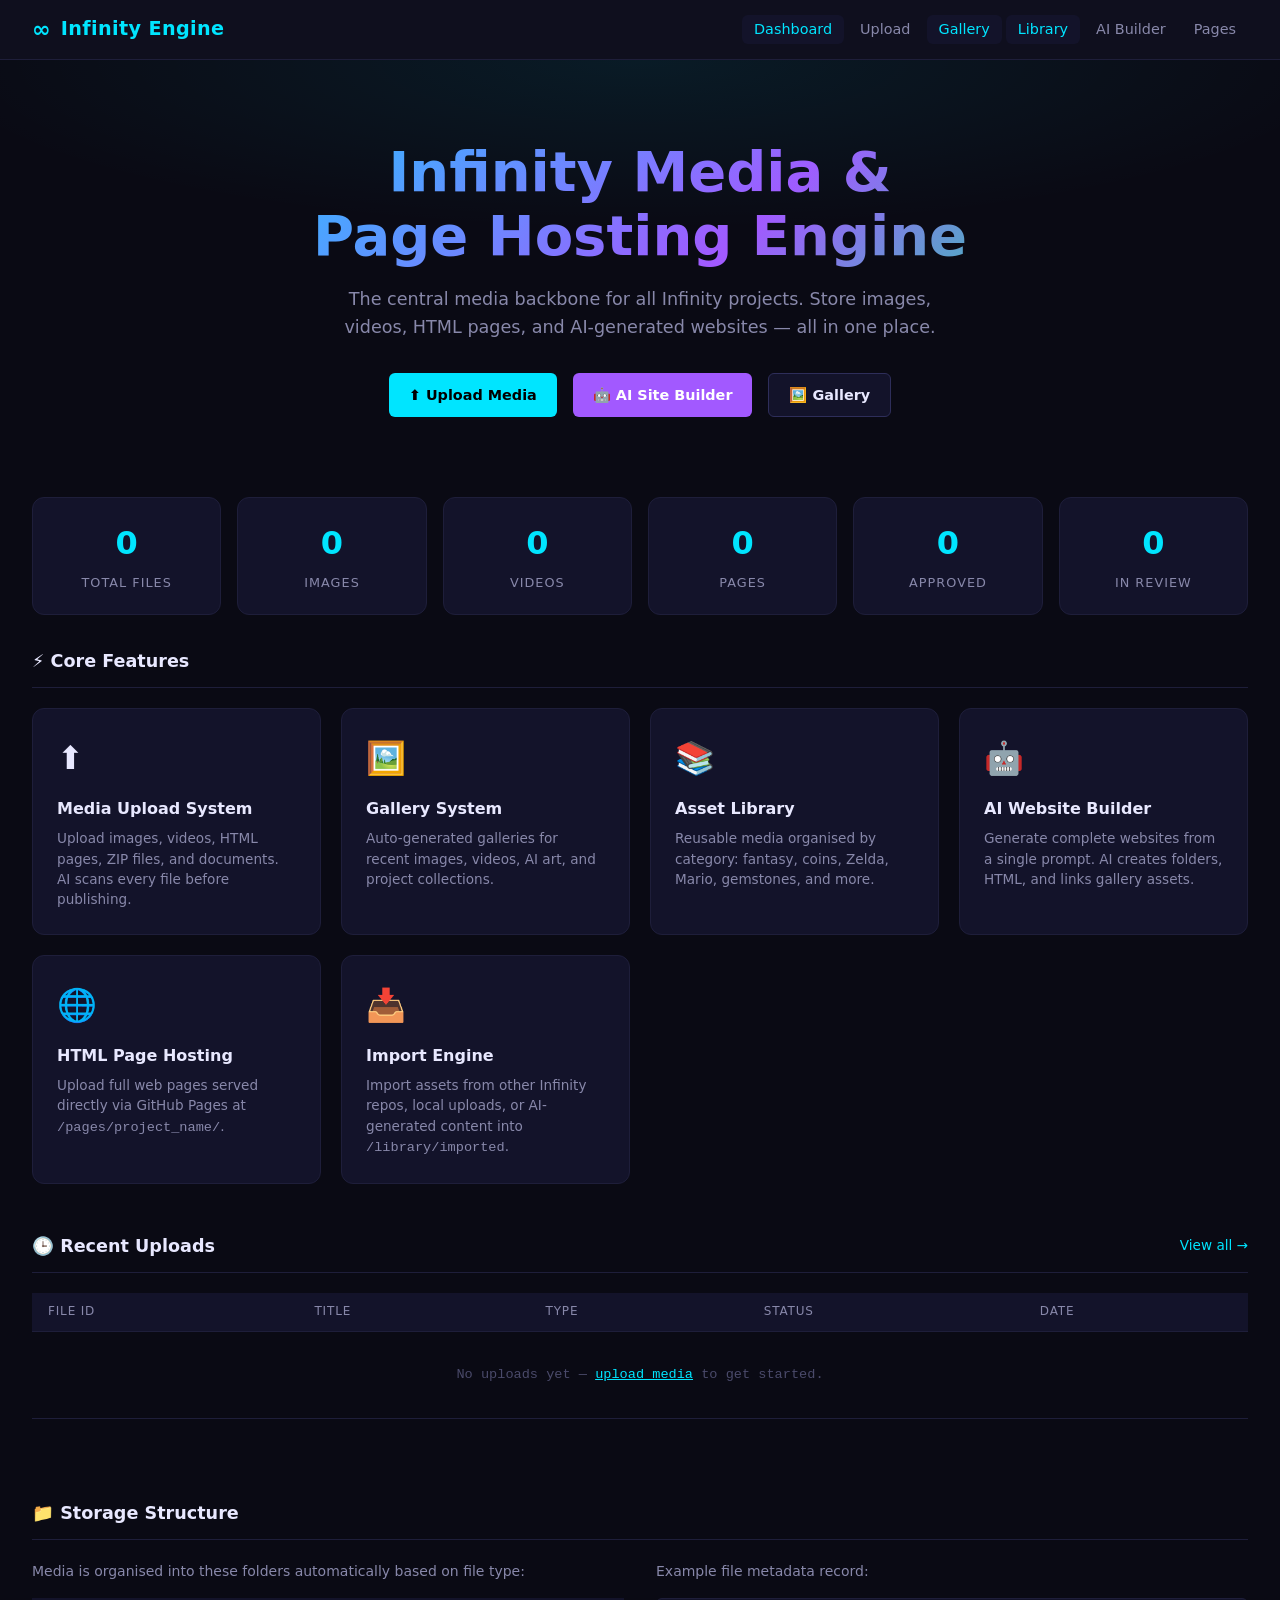
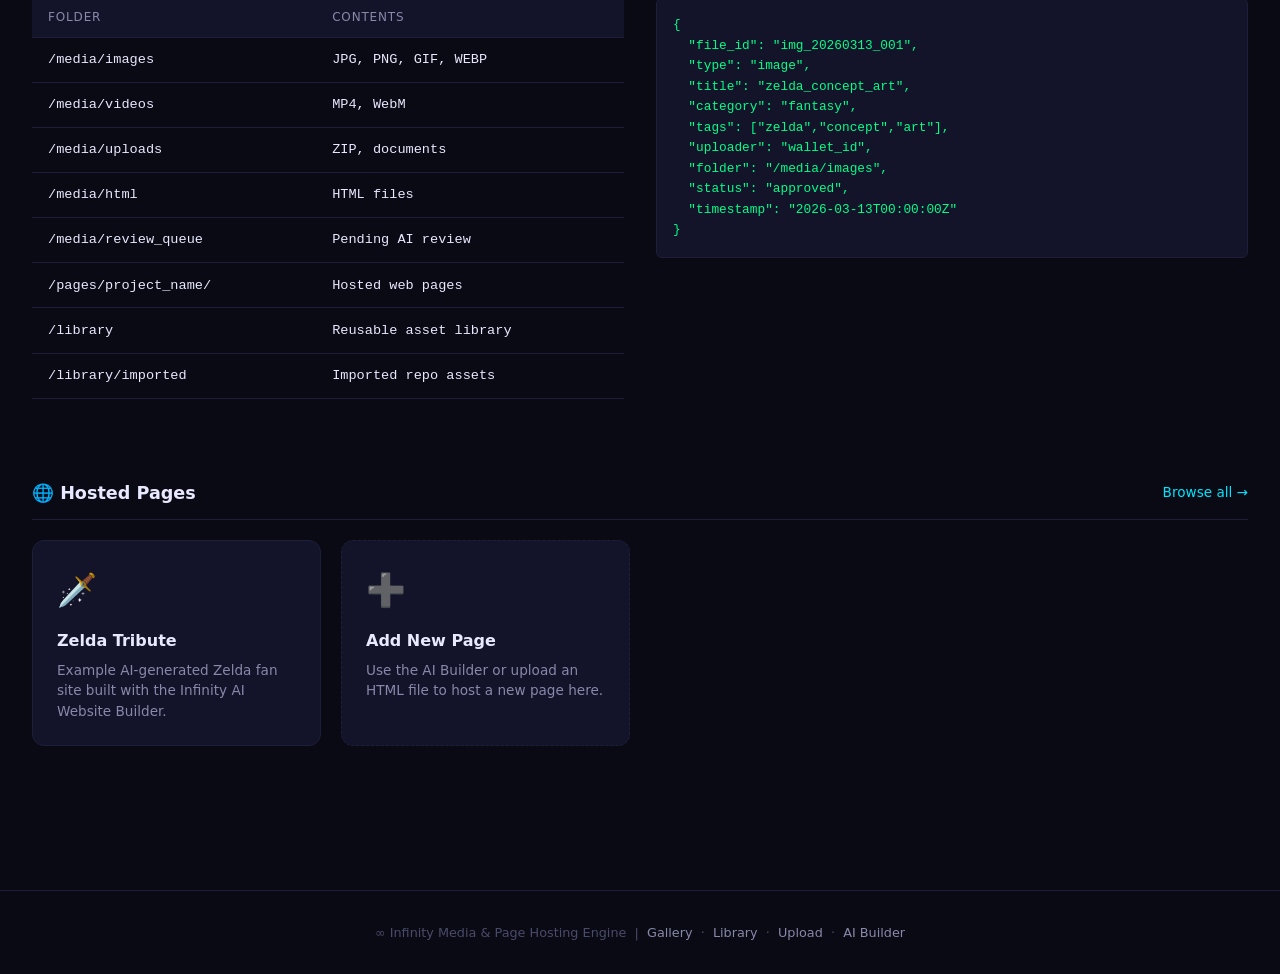
==== index.html @ b8942f6b "Implement Infinity Media & Page Hosting Engine Co-authored-by: www-infinity <267207412+www-infinity@" ====
<!DOCTYPE html>
<html lang="en">
<head>
  <meta charset="UTF-8">
  <meta name="viewport" content="width=device-width, initial-scale=1.0">
  <title>Infinity Media &amp; Page Hosting Engine</title>
  <meta name="description" content="Central media backbone for all Infinity projects — images, videos, HTML pages, and AI-generated websites.">
  <link rel="stylesheet" href="/css/infinity.css">
  <style>
    .upload-item {
      display: flex;
      align-items: center;
      gap: 0.75rem;
      padding: 0.6rem 1rem;
      background: var(--bg-card);
      border: 1px solid var(--border);
      border-radius: var(--radius-sm);
      margin-bottom: 0.5rem;
      font-size: 0.875rem;
    }
    .upload-item-icon { font-size: 1.2rem; }
    .upload-item-name { flex: 1; color: var(--text-primary); font-family: monospace; }
    .upload-item-size { color: var(--text-muted); font-size: 0.8rem; }
    .section-block { margin-bottom: 3rem; }
    .two-col { display: grid; grid-template-columns: 1fr 1fr; gap: 2rem; }
    @media (max-width: 768px) { .two-col { grid-template-columns: 1fr; } }
  </style>
</head>
<body data-page="dashboard">

  <nav>
    <a href="/index.html" class="nav-brand">
      <span class="logo-icon">∞</span> Infinity Engine
    </a>
    <ul class="nav-links">
      <li><a href="/index.html" class="active">Dashboard</a></li>
      <li><a href="/upload.html">Upload</a></li>
      <li><a href="/gallery/index.html">Gallery</a></li>
      <li><a href="/library/index.html">Library</a></li>
      <li><a href="/builder.html">AI Builder</a></li>
      <li><a href="/pages/">Pages</a></li>
    </ul>
  </nav>

  <div class="hero">
    <h1>Infinity Media &amp;<br>Page Hosting Engine</h1>
    <p>The central media backbone for all Infinity projects. Store images, videos, HTML pages, and AI-generated websites — all in one place.</p>
    <div class="hero-actions">
      <a href="/upload.html" class="btn btn-primary">⬆️ Upload Media</a>
      <a href="/builder.html" class="btn btn-purple">🤖 AI Site Builder</a>
      <a href="/gallery/index.html" class="btn btn-secondary">🖼️ Gallery</a>
    </div>
  </div>

  <main>

    <!-- Stats -->
    <div class="stats-row">
      <div class="stat-card">
        <span class="stat-number" id="stat-total">0</span>
        <div class="stat-label">Total Files</div>
      </div>
      <div class="stat-card">
        <span class="stat-number" id="stat-images">0</span>
        <div class="stat-label">Images</div>
      </div>
      <div class="stat-card">
        <span class="stat-number" id="stat-videos">0</span>
        <div class="stat-label">Videos</div>
      </div>
      <div class="stat-card">
        <span class="stat-number" id="stat-pages">0</span>
        <div class="stat-label">Pages</div>
      </div>
      <div class="stat-card">
        <span class="stat-number" id="stat-approved">0</span>
        <div class="stat-label">Approved</div>
      </div>
      <div class="stat-card">
        <span class="stat-number" id="stat-review">0</span>
        <div class="stat-label">In Review</div>
      </div>
    </div>

    <!-- Core Features -->
    <div class="section-block">
      <div class="section-header">
        <h2>⚡ Core Features</h2>
      </div>
      <div class="feature-grid">
        <a href="/upload.html" class="feature-card">
          <span class="feature-icon">⬆️</span>
          <h3>Media Upload System</h3>
          <p>Upload images, videos, HTML pages, ZIP files, and documents. AI scans every file before publishing.</p>
        </a>
        <a href="/gallery/index.html" class="feature-card">
          <span class="feature-icon">🖼️</span>
          <h3>Gallery System</h3>
          <p>Auto-generated galleries for recent images, videos, AI art, and project collections.</p>
        </a>
        <a href="/library/index.html" class="feature-card">
          <span class="feature-icon">📚</span>
          <h3>Asset Library</h3>
          <p>Reusable media organised by category: fantasy, coins, Zelda, Mario, gemstones, and more.</p>
        </a>
        <a href="/builder.html" class="feature-card">
          <span class="feature-icon">🤖</span>
          <h3>AI Website Builder</h3>
          <p>Generate complete websites from a single prompt. AI creates folders, HTML, and links gallery assets.</p>
        </a>
        <a href="/pages/" class="feature-card">
          <span class="feature-icon">🌐</span>
          <h3>HTML Page Hosting</h3>
          <p>Upload full web pages served directly via GitHub Pages at <code>/pages/project_name/</code>.</p>
        </a>
        <a href="/upload.html#import" class="feature-card">
          <span class="feature-icon">📥</span>
          <h3>Import Engine</h3>
          <p>Import assets from other Infinity repos, local uploads, or AI-generated content into <code>/library/imported</code>.</p>
        </a>
      </div>
    </div>

    <!-- Recent Uploads -->
    <div class="section-block">
      <div class="section-header">
        <h2>🕒 Recent Uploads</h2>
        <a href="/gallery/index.html">View all →</a>
      </div>
      <div style="overflow-x:auto">
        <table class="meta-table">
          <thead>
            <tr>
              <th>File ID</th>
              <th>Title</th>
              <th>Type</th>
              <th>Status</th>
              <th>Date</th>
            </tr>
          </thead>
          <tbody id="recent-uploads">
            <tr><td colspan="5" style="text-align:center;color:var(--text-muted);padding:2rem">
              No uploads yet — <a href="/upload.html" style="color:var(--accent-cyan)">upload media</a> to get started.
            </td></tr>
          </tbody>
        </table>
      </div>
    </div>

    <!-- Storage Structure -->
    <div class="section-block">
      <div class="section-header">
        <h2>📁 Storage Structure</h2>
      </div>
      <div class="two-col">
        <div>
          <p style="color:var(--text-secondary);font-size:0.875rem;margin-bottom:1rem">Media is organised into these folders automatically based on file type:</p>
          <table class="meta-table">
            <thead><tr><th>Folder</th><th>Contents</th></tr></thead>
            <tbody>
              <tr><td>/media/images</td><td>JPG, PNG, GIF, WEBP</td></tr>
              <tr><td>/media/videos</td><td>MP4, WebM</td></tr>
              <tr><td>/media/uploads</td><td>ZIP, documents</td></tr>
              <tr><td>/media/html</td><td>HTML files</td></tr>
              <tr><td>/media/review_queue</td><td>Pending AI review</td></tr>
              <tr><td>/pages/project_name/</td><td>Hosted web pages</td></tr>
              <tr><td>/library</td><td>Reusable asset library</td></tr>
              <tr><td>/library/imported</td><td>Imported repo assets</td></tr>
            </tbody>
          </table>
        </div>
        <div>
          <p style="color:var(--text-secondary);font-size:0.875rem;margin-bottom:1rem">Example file metadata record:</p>
          <pre style="background:var(--bg-card);border:1px solid var(--border);border-radius:var(--radius-sm);padding:1rem;font-size:0.8rem;color:var(--accent-green);overflow-x:auto">{
  "file_id": "img_20260313_001",
  "type": "image",
  "title": "zelda_concept_art",
  "category": "fantasy",
  "tags": ["zelda","concept","art"],
  "uploader": "wallet_id",
  "folder": "/media/images",
  "status": "approved",
  "timestamp": "2026-03-13T00:00:00Z"
}</pre>
        </div>
      </div>
    </div>

    <!-- Hosted Pages -->
    <div class="section-block">
      <div class="section-header">
        <h2>🌐 Hosted Pages</h2>
        <a href="/pages/">Browse all →</a>
      </div>
      <div class="feature-grid" style="grid-template-columns:repeat(auto-fill,minmax(260px,1fr))">
        <a href="/pages/zelda_tribute/" class="feature-card">
          <span class="feature-icon">🗡️</span>
          <h3>Zelda Tribute</h3>
          <p>Example AI-generated Zelda fan site built with the Infinity AI Website Builder.</p>
        </a>
        <a href="/builder.html" class="feature-card" style="border-style:dashed">
          <span class="feature-icon">➕</span>
          <h3>Add New Page</h3>
          <p>Use the AI Builder or upload an HTML file to host a new page here.</p>
        </a>
      </div>
    </div>

  </main>

  <footer>
    <p>∞ Infinity Media &amp; Page Hosting Engine &nbsp;|&nbsp;
      <a href="/gallery/index.html">Gallery</a> &nbsp;·&nbsp;
      <a href="/library/index.html">Library</a> &nbsp;·&nbsp;
      <a href="/upload.html">Upload</a> &nbsp;·&nbsp;
      <a href="/builder.html">AI Builder</a>
    </p>
  </footer>

  <div id="toast"></div>
  <script src="/js/infinity.js"></script>
</body>
</html>
---- css/infinity.css ----
/* Infinity Media & Page Hosting Engine — Shared Styles */

:root {
  --bg-primary: #0a0a14;
  --bg-secondary: #0f0f1e;
  --bg-card: #13132a;
  --bg-card-hover: #1a1a38;
  --accent-cyan: #00e5ff;
  --accent-purple: #a259ff;
  --accent-green: #00ff88;
  --accent-orange: #ff6b35;
  --accent-yellow: #ffd700;
  --text-primary: #e8e8ff;
  --text-secondary: #8888aa;
  --text-muted: #4a4a6a;
  --border: #1e1e3a;
  --border-bright: #2e2e5a;
  --status-approved: #00ff88;
  --status-review: #ffd700;
  --status-blocked: #ff4455;
  --shadow-glow-cyan: 0 0 20px rgba(0,229,255,0.2);
  --shadow-glow-purple: 0 0 20px rgba(162,89,255,0.2);
  --radius: 12px;
  --radius-sm: 6px;
  --transition: 0.2s ease;
}

* {
  margin: 0;
  padding: 0;
  box-sizing: border-box;
}

body {
  background: var(--bg-primary);
  color: var(--text-primary);
  font-family: 'Segoe UI', system-ui, -apple-system, sans-serif;
  min-height: 100vh;
  line-height: 1.6;
}

/* ── Navigation ── */
nav {
  background: var(--bg-secondary);
  border-bottom: 1px solid var(--border);
  padding: 0 2rem;
  position: sticky;
  top: 0;
  z-index: 100;
  display: flex;
  align-items: center;
  justify-content: space-between;
  height: 60px;
}

.nav-brand {
  display: flex;
  align-items: center;
  gap: 0.6rem;
  text-decoration: none;
  font-size: 1.2rem;
  font-weight: 700;
  color: var(--accent-cyan);
  letter-spacing: 0.02em;
}

.nav-brand .logo-icon {
  font-size: 1.4rem;
}

.nav-links {
  display: flex;
  gap: 0.25rem;
  list-style: none;
  flex-wrap: wrap;
}

.nav-links a {
  color: var(--text-secondary);
  text-decoration: none;
  padding: 0.4rem 0.75rem;
  border-radius: var(--radius-sm);
  font-size: 0.9rem;
  transition: color var(--transition), background var(--transition);
}

.nav-links a:hover,
.nav-links a.active {
  color: var(--text-primary);
  background: var(--bg-card);
}

.nav-links a.active {
  color: var(--accent-cyan);
}

/* ── Page Header ── */
.page-header {
  padding: 3rem 2rem 2rem;
  text-align: center;
  border-bottom: 1px solid var(--border);
  background: linear-gradient(180deg, rgba(0,229,255,0.04) 0%, transparent 100%);
}

.page-header h1 {
  font-size: 2.2rem;
  font-weight: 800;
  background: linear-gradient(135deg, var(--accent-cyan), var(--accent-purple));
  -webkit-background-clip: text;
  -webkit-text-fill-color: transparent;
  background-clip: text;
  margin-bottom: 0.5rem;
}

.page-header p {
  color: var(--text-secondary);
  font-size: 1rem;
  max-width: 600px;
  margin: 0 auto;
}

/* ── Main Content ── */
main {
  max-width: 1280px;
  margin: 0 auto;
  padding: 2rem;
}

/* ── Stats Row ── */
.stats-row {
  display: grid;
  grid-template-columns: repeat(auto-fit, minmax(150px, 1fr));
  gap: 1rem;
  margin-bottom: 2rem;
}

.stat-card {
  background: var(--bg-card);
  border: 1px solid var(--border);
  border-radius: var(--radius);
  padding: 1.25rem;
  text-align: center;
  transition: border-color var(--transition), box-shadow var(--transition);
}

.stat-card:hover {
  border-color: var(--accent-cyan);
  box-shadow: var(--shadow-glow-cyan);
}

.stat-card .stat-number {
  font-size: 2rem;
  font-weight: 800;
  color: var(--accent-cyan);
  display: block;
}

.stat-card .stat-label {
  font-size: 0.8rem;
  color: var(--text-secondary);
  text-transform: uppercase;
  letter-spacing: 0.08em;
  margin-top: 0.25rem;
}

/* ── Section Headers ── */
.section-header {
  display: flex;
  align-items: center;
  justify-content: space-between;
  margin-bottom: 1.25rem;
  padding-bottom: 0.75rem;
  border-bottom: 1px solid var(--border);
}

.section-header h2 {
  font-size: 1.1rem;
  font-weight: 600;
  color: var(--text-primary);
  display: flex;
  align-items: center;
  gap: 0.5rem;
}

.section-header a {
  font-size: 0.85rem;
  color: var(--accent-cyan);
  text-decoration: none;
  transition: opacity var(--transition);
}

.section-header a:hover {
  opacity: 0.8;
}

/* ── Cards Grid ── */
.card-grid {
  display: grid;
  grid-template-columns: repeat(auto-fill, minmax(220px, 1fr));
  gap: 1rem;
  margin-bottom: 2rem;
}

.media-card {
  background: var(--bg-card);
  border: 1px solid var(--border);
  border-radius: var(--radius);
  overflow: hidden;
  transition: border-color var(--transition), transform var(--transition), box-shadow var(--transition);
  cursor: pointer;
}

.media-card:hover {
  border-color: var(--accent-purple);
  transform: translateY(-2px);
  box-shadow: var(--shadow-glow-purple);
}

.media-card .card-thumb {
  width: 100%;
  aspect-ratio: 16/9;
  background: var(--bg-secondary);
  display: flex;
  align-items: center;
  justify-content: center;
  font-size: 2.5rem;
  border-bottom: 1px solid var(--border);
  overflow: hidden;
}

.media-card .card-thumb img,
.media-card .card-thumb video {
  width: 100%;
  height: 100%;
  object-fit: cover;
}

.media-card .card-body {
  padding: 0.75rem;
}

.media-card .card-title {
  font-size: 0.9rem;
  font-weight: 600;
  color: var(--text-primary);
  white-space: nowrap;
  overflow: hidden;
  text-overflow: ellipsis;
  margin-bottom: 0.25rem;
}

.media-card .card-meta {
  font-size: 0.75rem;
  color: var(--text-secondary);
  display: flex;
  justify-content: space-between;
  align-items: center;
}

/* ── Status Badges ── */
.badge {
  display: inline-flex;
  align-items: center;
  gap: 0.3rem;
  padding: 0.15rem 0.5rem;
  border-radius: 999px;
  font-size: 0.7rem;
  font-weight: 600;
  text-transform: uppercase;
  letter-spacing: 0.05em;
}

.badge-approved {
  background: rgba(0,255,136,0.15);
  color: var(--status-approved);
  border: 1px solid rgba(0,255,136,0.3);
}

.badge-review {
  background: rgba(255,215,0,0.15);
  color: var(--status-review);
  border: 1px solid rgba(255,215,0,0.3);
}

.badge-blocked {
  background: rgba(255,68,85,0.15);
  color: var(--status-blocked);
  border: 1px solid rgba(255,68,85,0.3);
}

/* ── Feature Cards ── */
.feature-grid {
  display: grid;
  grid-template-columns: repeat(auto-fit, minmax(280px, 1fr));
  gap: 1.25rem;
  margin-bottom: 2rem;
}

.feature-card {
  background: var(--bg-card);
  border: 1px solid var(--border);
  border-radius: var(--radius);
  padding: 1.5rem;
  text-decoration: none;
  color: inherit;
  transition: border-color var(--transition), transform var(--transition), box-shadow var(--transition);
  display: block;
}

.feature-card:hover {
  border-color: var(--accent-cyan);
  transform: translateY(-2px);
  box-shadow: var(--shadow-glow-cyan);
}

.feature-card .feature-icon {
  font-size: 2rem;
  margin-bottom: 0.75rem;
  display: block;
}

.feature-card h3 {
  font-size: 1rem;
  font-weight: 700;
  color: var(--text-primary);
  margin-bottom: 0.4rem;
}

.feature-card p {
  font-size: 0.85rem;
  color: var(--text-secondary);
  line-height: 1.5;
}

/* ── Upload Form ── */
.upload-zone {
  border: 2px dashed var(--border-bright);
  border-radius: var(--radius);
  padding: 3rem 2rem;
  text-align: center;
  background: var(--bg-card);
  transition: border-color var(--transition), background var(--transition);
  cursor: pointer;
  margin-bottom: 1.5rem;
}

.upload-zone.dragover,
.upload-zone:hover {
  border-color: var(--accent-cyan);
  background: rgba(0,229,255,0.04);
}

.upload-zone .upload-icon {
  font-size: 3rem;
  margin-bottom: 1rem;
  color: var(--accent-cyan);
  display: block;
}

.upload-zone h3 {
  font-size: 1.1rem;
  margin-bottom: 0.4rem;
}

.upload-zone p {
  color: var(--text-secondary);
  font-size: 0.875rem;
}

/* ── Forms ── */
.form-group {
  margin-bottom: 1.25rem;
}

.form-label {
  display: block;
  font-size: 0.875rem;
  font-weight: 500;
  color: var(--text-secondary);
  margin-bottom: 0.4rem;
}

.form-input,
.form-select,
.form-textarea {
  width: 100%;
  background: var(--bg-secondary);
  border: 1px solid var(--border-bright);
  border-radius: var(--radius-sm);
  padding: 0.6rem 0.9rem;
  color: var(--text-primary);
  font-size: 0.9rem;
  transition: border-color var(--transition);
}

.form-input:focus,
.form-select:focus,
.form-textarea:focus {
  outline: none;
  border-color: var(--accent-cyan);
  box-shadow: 0 0 0 2px rgba(0,229,255,0.12);
}

.form-select option {
  background: var(--bg-secondary);
}

.form-textarea {
  resize: vertical;
  min-height: 80px;
  font-family: inherit;
}

/* ── Buttons ── */
.btn {
  display: inline-flex;
  align-items: center;
  gap: 0.4rem;
  padding: 0.6rem 1.25rem;
  border-radius: var(--radius-sm);
  font-size: 0.9rem;
  font-weight: 600;
  border: none;
  cursor: pointer;
  text-decoration: none;
  transition: all var(--transition);
}

.btn-primary {
  background: var(--accent-cyan);
  color: #000;
}

.btn-primary:hover {
  background: #33eeff;
  box-shadow: 0 0 16px rgba(0,229,255,0.4);
}

.btn-secondary {
  background: var(--bg-card);
  color: var(--text-primary);
  border: 1px solid var(--border-bright);
}

.btn-secondary:hover {
  border-color: var(--accent-cyan);
  color: var(--accent-cyan);
}

.btn-purple {
  background: var(--accent-purple);
  color: #fff;
}

.btn-purple:hover {
  background: #b46fff;
  box-shadow: 0 0 16px rgba(162,89,255,0.4);
}

.btn-sm {
  padding: 0.35rem 0.75rem;
  font-size: 0.8rem;
}

/* ── Filter Bar ── */
.filter-bar {
  display: flex;
  gap: 0.75rem;
  align-items: center;
  flex-wrap: wrap;
  margin-bottom: 1.5rem;
  padding: 0.75rem 1rem;
  background: var(--bg-card);
  border: 1px solid var(--border);
  border-radius: var(--radius);
}

.filter-bar input[type="search"] {
  flex: 1;
  min-width: 180px;
  background: var(--bg-secondary);
  border: 1px solid var(--border-bright);
  border-radius: var(--radius-sm);
  padding: 0.5rem 0.9rem;
  color: var(--text-primary);
  font-size: 0.875rem;
}

.filter-bar input[type="search"]:focus {
  outline: none;
  border-color: var(--accent-cyan);
}

.filter-tag {
  padding: 0.35rem 0.85rem;
  border-radius: 999px;
  font-size: 0.8rem;
  background: var(--bg-secondary);
  border: 1px solid var(--border-bright);
  color: var(--text-secondary);
  cursor: pointer;
  transition: all var(--transition);
  white-space: nowrap;
}

.filter-tag:hover,
.filter-tag.active {
  background: rgba(0,229,255,0.12);
  border-color: var(--accent-cyan);
  color: var(--accent-cyan);
}

/* ── Metadata Table ── */
.meta-table {
  width: 100%;
  border-collapse: collapse;
  font-size: 0.85rem;
  margin-bottom: 2rem;
}

.meta-table th {
  text-align: left;
  padding: 0.6rem 1rem;
  background: var(--bg-card);
  color: var(--text-secondary);
  font-weight: 500;
  font-size: 0.75rem;
  text-transform: uppercase;
  letter-spacing: 0.07em;
  border-bottom: 1px solid var(--border);
}

.meta-table td {
  padding: 0.7rem 1rem;
  border-bottom: 1px solid var(--border);
  color: var(--text-primary);
  font-family: 'Courier New', monospace;
}

.meta-table tr:hover td {
  background: var(--bg-card);
}

/* ── Hero Banner ── */
.hero {
  padding: 5rem 2rem 3rem;
  text-align: center;
  position: relative;
  overflow: hidden;
}

.hero::before {
  content: '';
  position: absolute;
  inset: 0;
  background: radial-gradient(ellipse 80% 60% at 50% 0%, rgba(0,229,255,0.08) 0%, transparent 70%);
  pointer-events: none;
}

.hero h1 {
  font-size: clamp(2rem, 5vw, 3.5rem);
  font-weight: 900;
  background: linear-gradient(135deg, var(--accent-cyan) 0%, var(--accent-purple) 60%, var(--accent-green) 100%);
  -webkit-background-clip: text;
  -webkit-text-fill-color: transparent;
  background-clip: text;
  margin-bottom: 1rem;
  line-height: 1.15;
}

.hero p {
  color: var(--text-secondary);
  font-size: 1.1rem;
  max-width: 640px;
  margin: 0 auto 2rem;
}

.hero-actions {
  display: flex;
  gap: 1rem;
  justify-content: center;
  flex-wrap: wrap;
}

/* ── Empty State ── */
.empty-state {
  text-align: center;
  padding: 4rem 2rem;
  color: var(--text-secondary);
}

.empty-state .empty-icon {
  font-size: 3.5rem;
  margin-bottom: 1rem;
  display: block;
  opacity: 0.5;
}

.empty-state h3 {
  font-size: 1.1rem;
  color: var(--text-primary);
  margin-bottom: 0.4rem;
}

/* ── Notification Toast ── */
#toast {
  position: fixed;
  bottom: 1.5rem;
  right: 1.5rem;
  background: var(--bg-card);
  border: 1px solid var(--accent-green);
  color: var(--accent-green);
  padding: 0.75rem 1.25rem;
  border-radius: var(--radius);
  font-size: 0.9rem;
  font-weight: 500;
  box-shadow: 0 4px 20px rgba(0,0,0,0.5);
  transform: translateY(8px);
  opacity: 0;
  transition: all 0.3s ease;
  pointer-events: none;
  z-index: 9999;
}

#toast.show {
  transform: translateY(0);
  opacity: 1;
}

/* ── Footer ── */
footer {
  margin-top: 4rem;
  padding: 2rem;
  text-align: center;
  border-top: 1px solid var(--border);
  color: var(--text-muted);
  font-size: 0.8rem;
}

footer a {
  color: var(--text-secondary);
  text-decoration: none;
}

footer a:hover {
  color: var(--accent-cyan);
}

/* ── Responsive ── */
@media (max-width: 768px) {
  nav {
    padding: 0 1rem;
    flex-direction: column;
    height: auto;
    padding: 0.75rem 1rem;
    gap: 0.5rem;
  }

  .nav-links {
    gap: 0.1rem;
    justify-content: center;
  }

  .page-header h1 {
    font-size: 1.6rem;
  }

  main {
    padding: 1rem;
  }

  .hero {
    padding: 3rem 1rem 2rem;
  }
}
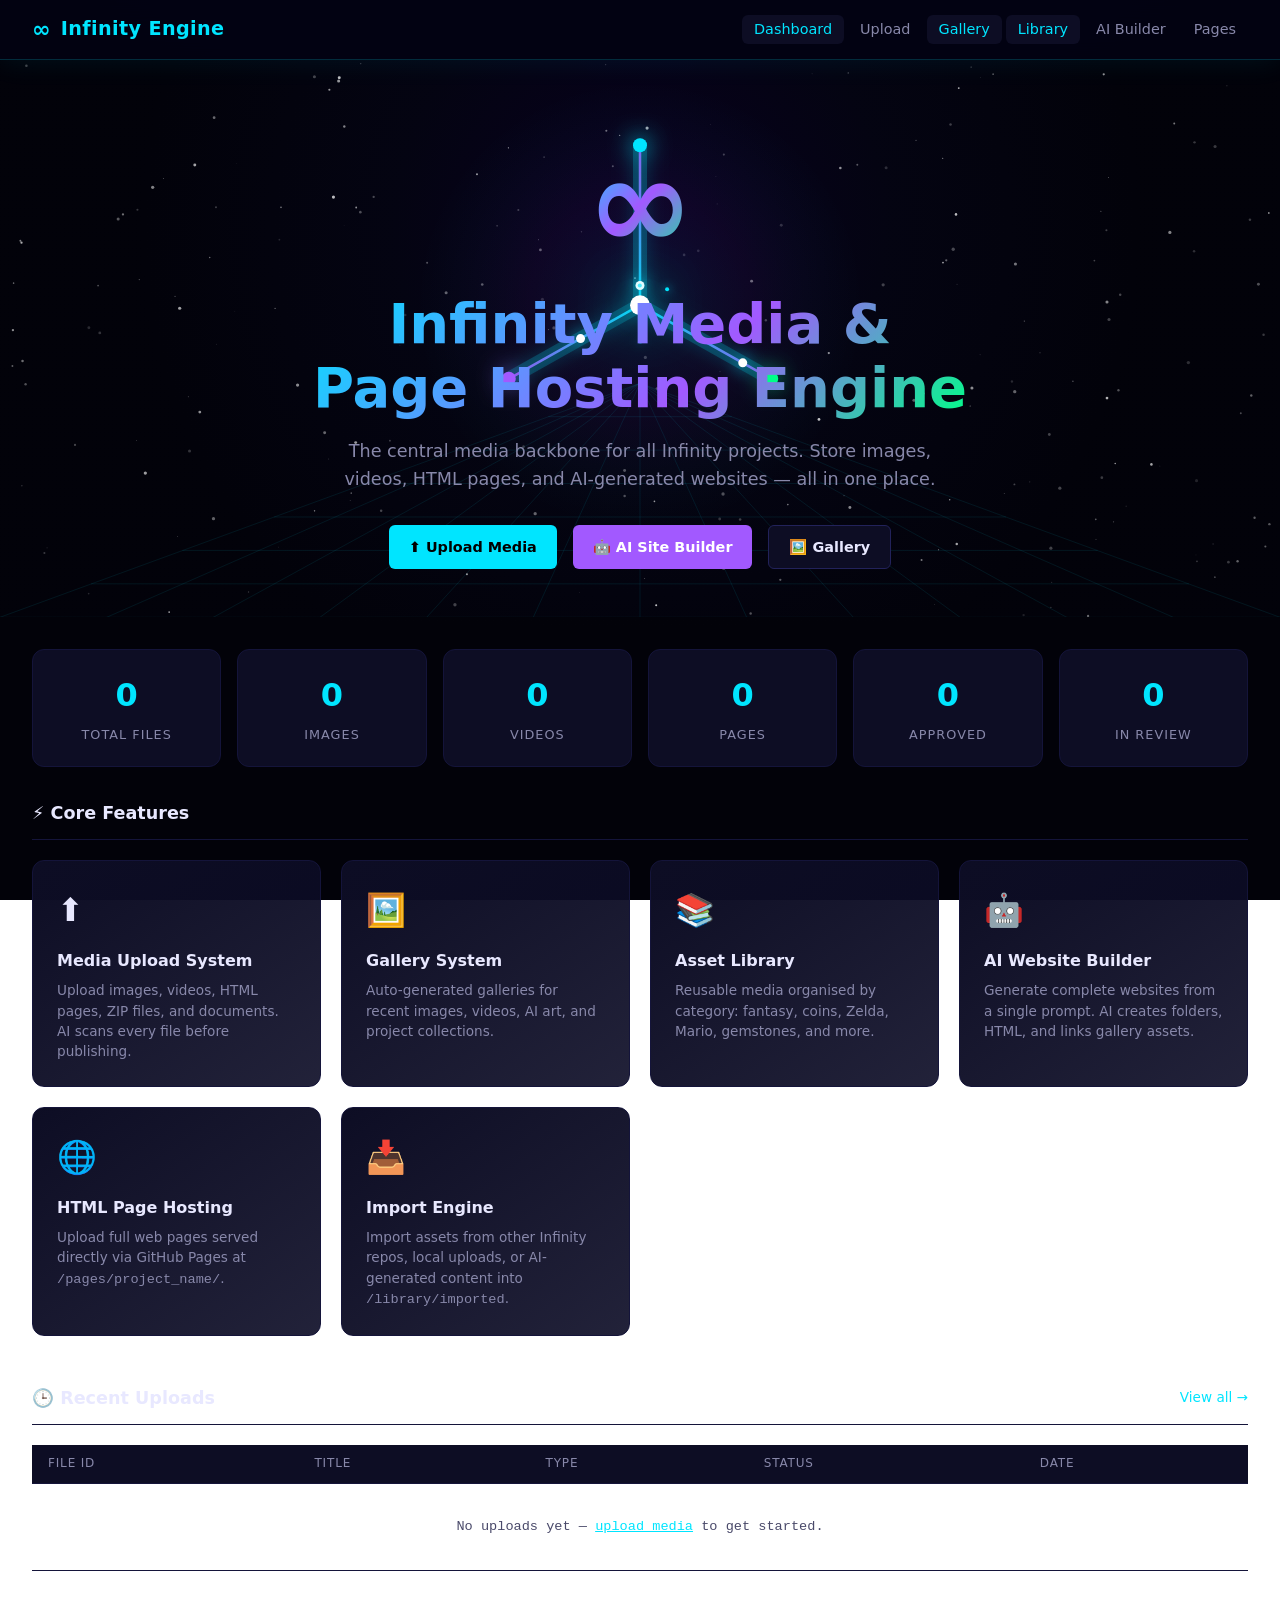
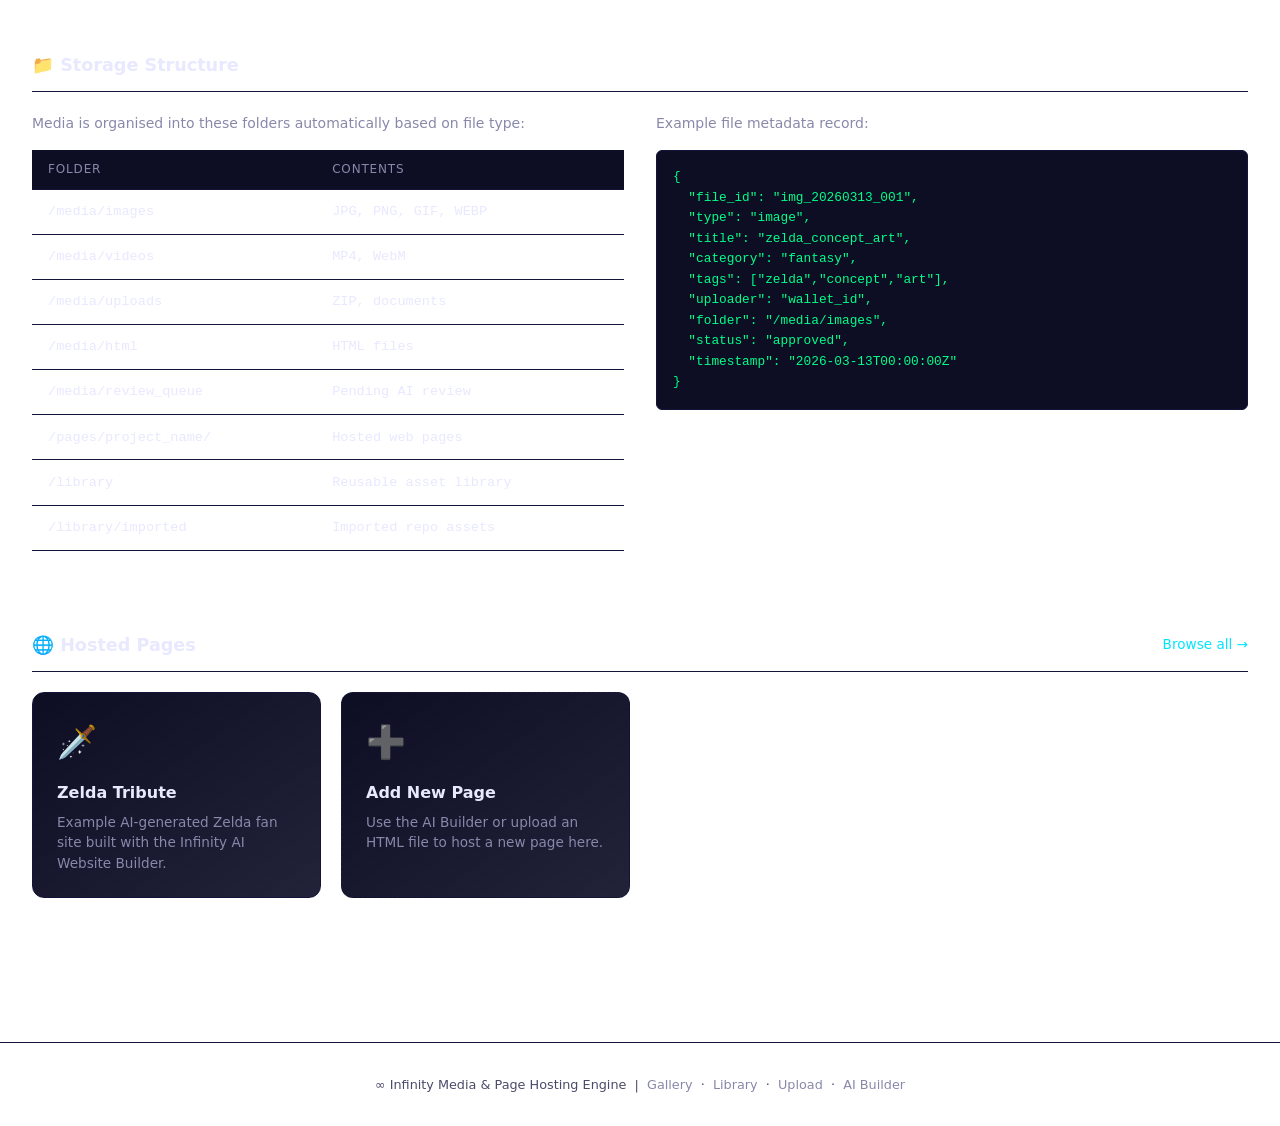
==== commit 246b2b99: "feat: 3D Flux Capacitor hero, fix AI Builder 404, add GHP_TOKEN workflow support Co-authored-by: www" ====
--- a/index.html
+++ b/index.html
@@ -5,7 +5,7 @@
   <meta name="viewport" content="width=device-width, initial-scale=1.0">
   <title>Infinity Media &amp; Page Hosting Engine</title>
   <meta name="description" content="Central media backbone for all Infinity projects — images, videos, HTML pages, and AI-generated websites.">
-  <link rel="stylesheet" href="/css/infinity.css">
+  <link rel="stylesheet" href="css/infinity.css">
   <style>
     .upload-item {
       display: flex;
@@ -29,26 +29,30 @@
 <body data-page="dashboard">
 
   <nav>
-    <a href="/index.html" class="nav-brand">
+    <a href="index.html" class="nav-brand">
       <span class="logo-icon">∞</span> Infinity Engine
     </a>
     <ul class="nav-links">
-      <li><a href="/index.html" class="active">Dashboard</a></li>
-      <li><a href="/upload.html">Upload</a></li>
-      <li><a href="/gallery/index.html">Gallery</a></li>
-      <li><a href="/library/index.html">Library</a></li>
-      <li><a href="/builder.html">AI Builder</a></li>
-      <li><a href="/pages/">Pages</a></li>
+      <li><a href="index.html" class="active">Dashboard</a></li>
+      <li><a href="upload.html">Upload</a></li>
+      <li><a href="gallery/index.html">Gallery</a></li>
+      <li><a href="library/index.html">Library</a></li>
+      <li><a href="builder.html">AI Builder</a></li>
+      <li><a href="pages/">Pages</a></li>
     </ul>
   </nav>
 
   <div class="hero">
-    <h1>Infinity Media &amp;<br>Page Hosting Engine</h1>
-    <p>The central media backbone for all Infinity projects. Store images, videos, HTML pages, and AI-generated websites — all in one place.</p>
-    <div class="hero-actions">
-      <a href="/upload.html" class="btn btn-primary">⬆️ Upload Media</a>
-      <a href="/builder.html" class="btn btn-purple">🤖 AI Site Builder</a>
-      <a href="/gallery/index.html" class="btn btn-secondary">🖼️ Gallery</a>
+    <canvas id="flux-canvas"></canvas>
+    <div class="hero-content">
+      <div class="infinity-3d">∞</div>
+      <h1>Infinity Media &amp;<br>Page Hosting Engine</h1>
+      <p>The central media backbone for all Infinity projects. Store images, videos, HTML pages, and AI-generated websites — all in one place.</p>
+      <div class="hero-actions">
+        <a href="upload.html" class="btn btn-primary">⬆️ Upload Media</a>
+        <a href="builder.html" class="btn btn-purple">🤖 AI Site Builder</a>
+        <a href="gallery/index.html" class="btn btn-secondary">🖼️ Gallery</a>
+      </div>
     </div>
   </div>
 
@@ -88,32 +92,32 @@
         <h2>⚡ Core Features</h2>
       </div>
       <div class="feature-grid">
-        <a href="/upload.html" class="feature-card">
+        <a href="upload.html" class="feature-card">
           <span class="feature-icon">⬆️</span>
           <h3>Media Upload System</h3>
           <p>Upload images, videos, HTML pages, ZIP files, and documents. AI scans every file before publishing.</p>
         </a>
-        <a href="/gallery/index.html" class="feature-card">
+        <a href="gallery/index.html" class="feature-card">
           <span class="feature-icon">🖼️</span>
           <h3>Gallery System</h3>
           <p>Auto-generated galleries for recent images, videos, AI art, and project collections.</p>
         </a>
-        <a href="/library/index.html" class="feature-card">
+        <a href="library/index.html" class="feature-card">
           <span class="feature-icon">📚</span>
           <h3>Asset Library</h3>
           <p>Reusable media organised by category: fantasy, coins, Zelda, Mario, gemstones, and more.</p>
         </a>
-        <a href="/builder.html" class="feature-card">
+        <a href="builder.html" class="feature-card">
           <span class="feature-icon">🤖</span>
           <h3>AI Website Builder</h3>
           <p>Generate complete websites from a single prompt. AI creates folders, HTML, and links gallery assets.</p>
         </a>
-        <a href="/pages/" class="feature-card">
+        <a href="pages/" class="feature-card">
           <span class="feature-icon">🌐</span>
           <h3>HTML Page Hosting</h3>
           <p>Upload full web pages served directly via GitHub Pages at <code>/pages/project_name/</code>.</p>
         </a>
-        <a href="/upload.html#import" class="feature-card">
+        <a href="upload.html#import" class="feature-card">
           <span class="feature-icon">📥</span>
           <h3>Import Engine</h3>
           <p>Import assets from other Infinity repos, local uploads, or AI-generated content into <code>/library/imported</code>.</p>
@@ -125,7 +129,7 @@
     <div class="section-block">
       <div class="section-header">
         <h2>🕒 Recent Uploads</h2>
-        <a href="/gallery/index.html">View all →</a>
+        <a href="gallery/index.html">View all →</a>
       </div>
       <div style="overflow-x:auto">
         <table class="meta-table">
@@ -140,7 +144,7 @@
           </thead>
           <tbody id="recent-uploads">
             <tr><td colspan="5" style="text-align:center;color:var(--text-muted);padding:2rem">
-              No uploads yet — <a href="/upload.html" style="color:var(--accent-cyan)">upload media</a> to get started.
+              No uploads yet — <a href="upload.html" style="color:var(--accent-cyan)">upload media</a> to get started.
             </td></tr>
           </tbody>
         </table>
@@ -190,15 +194,15 @@
     <div class="section-block">
       <div class="section-header">
         <h2>🌐 Hosted Pages</h2>
-        <a href="/pages/">Browse all →</a>
+        <a href="pages/">Browse all →</a>
       </div>
       <div class="feature-grid" style="grid-template-columns:repeat(auto-fill,minmax(260px,1fr))">
-        <a href="/pages/zelda_tribute/" class="feature-card">
+        <a href="pages/zelda_tribute/" class="feature-card">
           <span class="feature-icon">🗡️</span>
           <h3>Zelda Tribute</h3>
           <p>Example AI-generated Zelda fan site built with the Infinity AI Website Builder.</p>
         </a>
-        <a href="/builder.html" class="feature-card" style="border-style:dashed">
+        <a href="builder.html" class="feature-card" style="border-style:dashed">
           <span class="feature-icon">➕</span>
           <h3>Add New Page</h3>
           <p>Use the AI Builder or upload an HTML file to host a new page here.</p>
@@ -210,14 +214,14 @@
 
   <footer>
     <p>∞ Infinity Media &amp; Page Hosting Engine &nbsp;|&nbsp;
-      <a href="/gallery/index.html">Gallery</a> &nbsp;·&nbsp;
-      <a href="/library/index.html">Library</a> &nbsp;·&nbsp;
-      <a href="/upload.html">Upload</a> &nbsp;·&nbsp;
-      <a href="/builder.html">AI Builder</a>
+      <a href="gallery/index.html">Gallery</a> &nbsp;·&nbsp;
+      <a href="library/index.html">Library</a> &nbsp;·&nbsp;
+      <a href="upload.html">Upload</a> &nbsp;·&nbsp;
+      <a href="builder.html">AI Builder</a>
     </p>
   </footer>
 
   <div id="toast"></div>
-  <script src="/js/infinity.js"></script>
+  <script src="js/infinity.js"></script>
 </body>
 </html>
--- a/css/infinity.css
+++ b/css/infinity.css
@@ -1,10 +1,10 @@
 /* Infinity Media & Page Hosting Engine — Shared Styles */
 
 :root {
-  --bg-primary: #0a0a14;
-  --bg-secondary: #0f0f1e;
-  --bg-card: #13132a;
-  --bg-card-hover: #1a1a38;
+  --bg-primary: #03030d;
+  --bg-secondary: #07071a;
+  --bg-card: #0d0d24;
+  --bg-card-hover: #12123a;
   --accent-cyan: #00e5ff;
   --accent-purple: #a259ff;
   --accent-green: #00ff88;
@@ -13,13 +13,13 @@
   --text-primary: #e8e8ff;
   --text-secondary: #8888aa;
   --text-muted: #4a4a6a;
-  --border: #1e1e3a;
-  --border-bright: #2e2e5a;
+  --border: #14143a;
+  --border-bright: #22225a;
   --status-approved: #00ff88;
   --status-review: #ffd700;
   --status-blocked: #ff4455;
-  --shadow-glow-cyan: 0 0 20px rgba(0,229,255,0.2);
-  --shadow-glow-purple: 0 0 20px rgba(162,89,255,0.2);
+  --shadow-glow-cyan: 0 0 24px rgba(0,229,255,0.3), 0 0 48px rgba(0,229,255,0.1);
+  --shadow-glow-purple: 0 0 24px rgba(162,89,255,0.3), 0 0 48px rgba(162,89,255,0.1);
   --radius: 12px;
   --radius-sm: 6px;
   --transition: 0.2s ease;
@@ -32,7 +32,8 @@
 }
 
 body {
-  background: var(--bg-primary);
+  background: radial-gradient(ellipse 160% 80% at 50% -10%, #080028 0%, #04040f 45%, #020209 100%);
+  background-attachment: fixed;
   color: var(--text-primary);
   font-family: 'Segoe UI', system-ui, -apple-system, sans-serif;
   min-height: 100vh;
@@ -41,8 +42,8 @@
 
 /* ── Navigation ── */
 nav {
-  background: var(--bg-secondary);
-  border-bottom: 1px solid var(--border);
+  background: rgba(3,3,18,0.96);
+  border-bottom: 1px solid rgba(0,229,255,0.18);
   padding: 0 2rem;
   position: sticky;
   top: 0;
@@ -51,6 +52,9 @@
   align-items: center;
   justify-content: space-between;
   height: 60px;
+  backdrop-filter: blur(20px);
+  -webkit-backdrop-filter: blur(20px);
+  box-shadow: 0 1px 30px rgba(0,229,255,0.08);
 }
 
 .nav-brand {
@@ -134,6 +138,11 @@
   margin-bottom: 2rem;
 }
 
+@keyframes flux-pulse {
+  0%, 100% { box-shadow: 0 0 0 rgba(0,229,255,0); border-color: var(--border); }
+  50% { box-shadow: 0 0 18px rgba(0,229,255,0.15); border-color: rgba(0,229,255,0.25); }
+}
+
 .stat-card {
   background: var(--bg-card);
   border: 1px solid var(--border);
@@ -141,11 +150,19 @@
   padding: 1.25rem;
   text-align: center;
   transition: border-color var(--transition), box-shadow var(--transition);
-}
+  animation: flux-pulse 4s ease-in-out infinite;
+}
+
+.stat-card:nth-child(2) { animation-delay: 0.6s; }
+.stat-card:nth-child(3) { animation-delay: 1.2s; }
+.stat-card:nth-child(4) { animation-delay: 1.8s; }
+.stat-card:nth-child(5) { animation-delay: 2.4s; }
+.stat-card:nth-child(6) { animation-delay: 3.0s; }
 
 .stat-card:hover {
   border-color: var(--accent-cyan);
   box-shadow: var(--shadow-glow-cyan);
+  animation: none;
 }
 
 .stat-card .stat-number {
@@ -297,7 +314,7 @@
 }
 
 .feature-card {
-  background: var(--bg-card);
+  background: linear-gradient(145deg, var(--bg-card) 0%, rgba(10,10,36,0.9) 100%);
   border: 1px solid var(--border);
   border-radius: var(--radius);
   padding: 1.5rem;
@@ -305,12 +322,30 @@
   color: inherit;
   transition: border-color var(--transition), transform var(--transition), box-shadow var(--transition);
   display: block;
+  position: relative;
+  overflow: hidden;
+}
+
+.feature-card::before {
+  content: '';
+  position: absolute;
+  top: 0;
+  left: 0;
+  right: 0;
+  height: 1px;
+  background: linear-gradient(90deg, transparent, rgba(0,229,255,0.4), transparent);
+  opacity: 0;
+  transition: opacity var(--transition);
 }
 
 .feature-card:hover {
-  border-color: var(--accent-cyan);
-  transform: translateY(-2px);
-  box-shadow: var(--shadow-glow-cyan);
+  border-color: rgba(0,229,255,0.4);
+  transform: translateY(-3px);
+  box-shadow: 0 8px 32px rgba(0,229,255,0.12), 0 0 0 1px rgba(0,229,255,0.08);
+}
+
+.feature-card:hover::before {
+  opacity: 1;
 }
 
 .feature-card .feature-icon {
@@ -547,14 +582,64 @@
   text-align: center;
   position: relative;
   overflow: hidden;
+  min-height: 520px;
+  display: flex;
+  flex-direction: column;
+  align-items: center;
+  justify-content: center;
+}
+
+/* Canvas placed as hero background */
+#flux-canvas {
+  position: absolute;
+  inset: 0;
+  width: 100%;
+  height: 100%;
+  z-index: 0;
+  pointer-events: none;
+}
+
+/* Hero text sits above canvas */
+.hero-content {
+  position: relative;
+  z-index: 1;
+}
+
+/* ── 3D Infinity Symbol ── */
+.infinity-3d {
+  font-size: clamp(4rem, 12vw, 8rem);
+  font-weight: 900;
+  line-height: 1;
+  color: transparent;
+  background: linear-gradient(135deg, #00e5ff 0%, #a259ff 50%, #00ff88 100%);
+  -webkit-background-clip: text;
+  background-clip: text;
+  display: inline-block;
+  margin-bottom: 1.5rem;
+  animation: infinity-float 4s ease-in-out infinite, infinity-glow 6s ease-in-out infinite;
+  will-change: transform, filter;
+}
+
+@keyframes infinity-float {
+  0%, 100% { transform: translateY(0px) rotateY(0deg); }
+  25% { transform: translateY(-8px) rotateY(15deg); }
+  50% { transform: translateY(-4px) rotateY(0deg); }
+  75% { transform: translateY(-10px) rotateY(-15deg); }
+}
+
+@keyframes infinity-glow {
+  0%, 100% { filter: drop-shadow(0 0 18px rgba(0,229,255,0.8)) drop-shadow(0 0 36px rgba(0,229,255,0.3)); }
+  33% { filter: drop-shadow(0 0 22px rgba(162,89,255,0.9)) drop-shadow(0 0 44px rgba(162,89,255,0.35)); }
+  66% { filter: drop-shadow(0 0 20px rgba(0,255,136,0.8)) drop-shadow(0 0 40px rgba(0,255,136,0.3)); }
 }
 
 .hero::before {
   content: '';
   position: absolute;
   inset: 0;
-  background: radial-gradient(ellipse 80% 60% at 50% 0%, rgba(0,229,255,0.08) 0%, transparent 70%);
+  background: radial-gradient(ellipse 70% 55% at 50% 0%, rgba(0,229,255,0.07) 0%, transparent 70%);
   pointer-events: none;
+  z-index: 0;
 }
 
 .hero h1 {
@@ -671,5 +756,10 @@
 
   .hero {
     padding: 3rem 1rem 2rem;
+    min-height: 420px;
   }
-}
+
+  .infinity-3d {
+    font-size: clamp(3rem, 18vw, 5rem);
+  }
+}
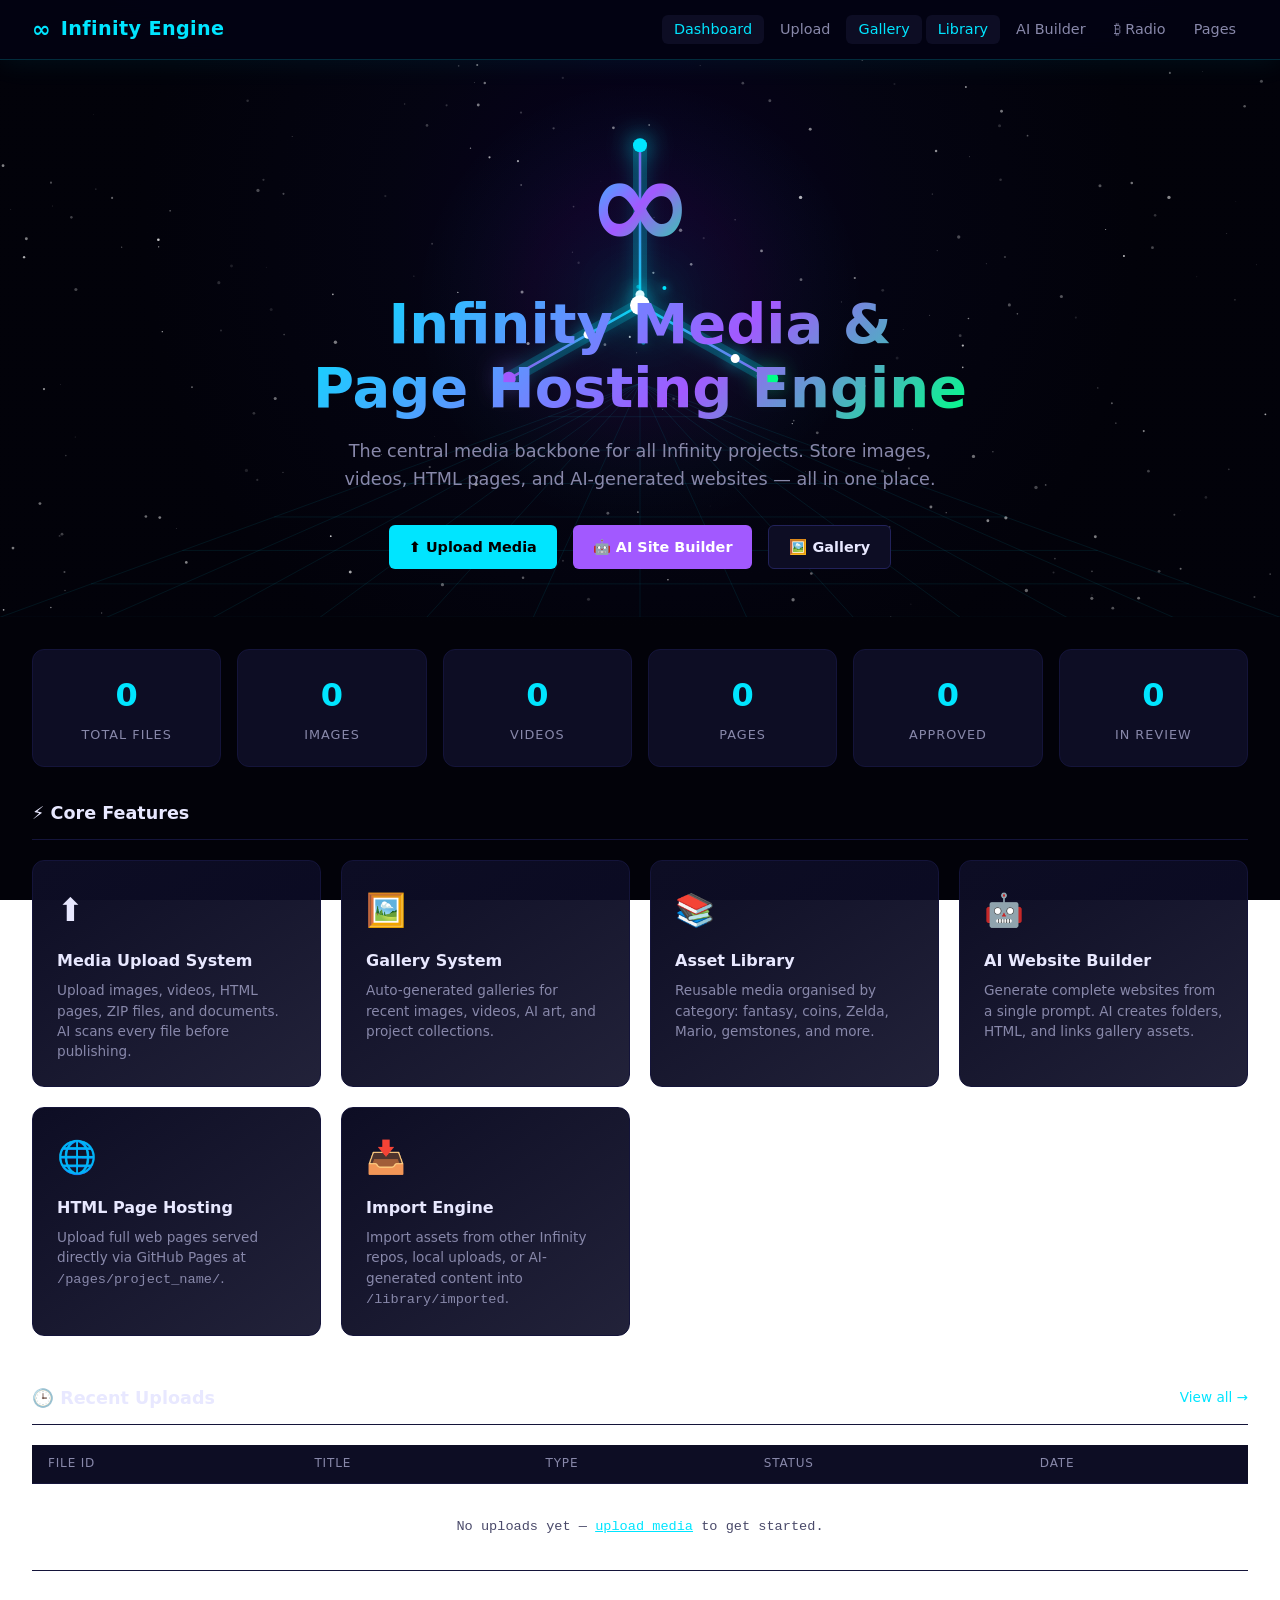
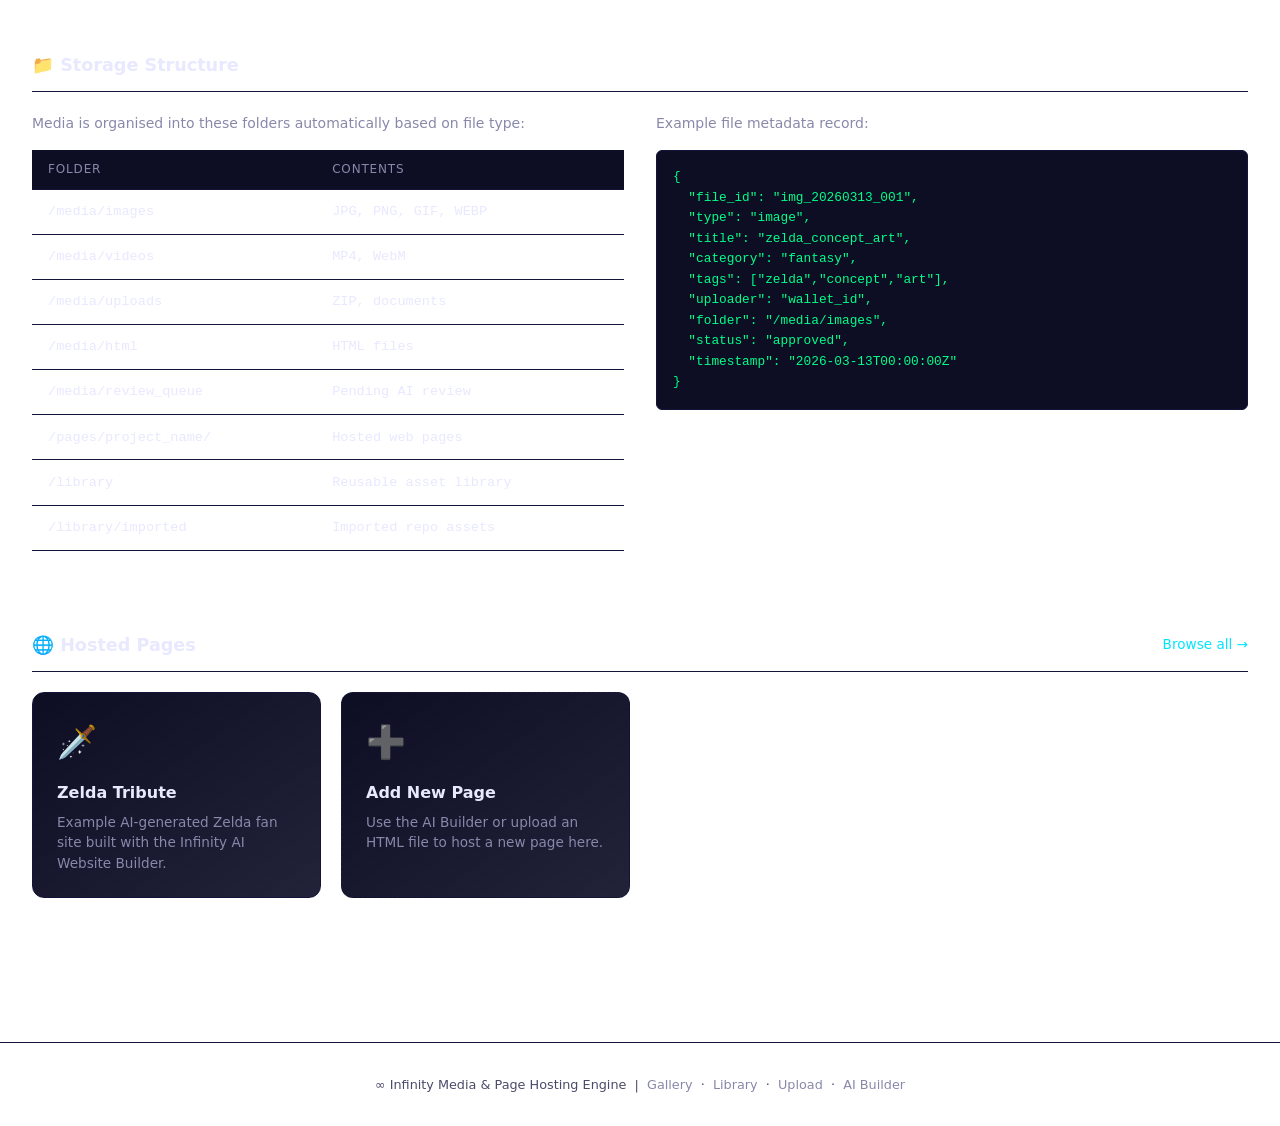
==== commit 5e374da0: "feat: overhaul builder page, add Bitcoin Radio, hamburger nav, verbose build log, admin device ID Co" ====
--- a/index.html
+++ b/index.html
@@ -32,12 +32,16 @@
     <a href="index.html" class="nav-brand">
       <span class="logo-icon">∞</span> Infinity Engine
     </a>
-    <ul class="nav-links">
+    <button class="nav-hamburger" id="nav-toggle" aria-label="Toggle menu" aria-expanded="false">
+      <span></span><span></span><span></span>
+    </button>
+    <ul class="nav-links" id="nav-links">
       <li><a href="index.html" class="active">Dashboard</a></li>
       <li><a href="upload.html">Upload</a></li>
       <li><a href="gallery/index.html">Gallery</a></li>
       <li><a href="library/index.html">Library</a></li>
       <li><a href="builder.html">AI Builder</a></li>
+      <li><a href="bitcoin-radio.html">₿ Radio</a></li>
       <li><a href="pages/">Pages</a></li>
     </ul>
   </nav>
--- a/css/infinity.css
+++ b/css/infinity.css
@@ -153,6 +153,7 @@
   animation: flux-pulse 4s ease-in-out infinite;
 }
 
+/* Stagger pulse for the 6 dashboard stat cards (matches index.html .stats-row) */
 .stat-card:nth-child(2) { animation-delay: 0.6s; }
 .stat-card:nth-child(3) { animation-delay: 1.2s; }
 .stat-card:nth-child(4) { animation-delay: 1.8s; }
@@ -731,19 +732,190 @@
   color: var(--accent-cyan);
 }
 
+/* ── Hamburger Menu ── */
+.nav-hamburger {
+  display: none;
+  flex-direction: column;
+  justify-content: space-between;
+  width: 28px;
+  height: 20px;
+  cursor: pointer;
+  background: none;
+  border: none;
+  padding: 0;
+  z-index: 200;
+}
+
+.nav-hamburger span {
+  display: block;
+  height: 2px;
+  background: var(--accent-cyan);
+  border-radius: 2px;
+  transition: all 0.25s ease;
+}
+
+.nav-hamburger.open span:nth-child(1) { transform: translateY(9px) rotate(45deg); }
+.nav-hamburger.open span:nth-child(2) { opacity: 0; }
+.nav-hamburger.open span:nth-child(3) { transform: translateY(-9px) rotate(-45deg); }
+
+/* ── Warning Banner ── */
+.system-warning {
+  background: rgba(255,68,85,0.08);
+  border: 1px solid rgba(255,68,85,0.3);
+  border-radius: var(--radius);
+  padding: 0.75rem 1rem;
+  font-size: 0.8rem;
+  color: #ff8899;
+  line-height: 1.5;
+  margin-bottom: 1rem;
+}
+
+.system-warning strong { color: var(--status-blocked); }
+
+/* ── Build Log ── */
+.build-log-code {
+  font-family: 'Courier New', monospace;
+  font-size: 0.75rem;
+  color: #88ffcc;
+  margin-left: 1rem;
+  white-space: pre-wrap;
+  word-break: break-all;
+  opacity: 0.75;
+}
+
+/* ── Bitcoin Radio ── */
+.radio-dial {
+  display: flex;
+  flex-direction: column;
+  align-items: center;
+  justify-content: center;
+  padding: 2rem 1rem;
+}
+
+.slot-machine {
+  background: var(--bg-card);
+  border: 2px solid var(--border-bright);
+  border-radius: var(--radius);
+  padding: 1.5rem 2rem;
+  text-align: center;
+  min-width: 280px;
+  position: relative;
+  overflow: hidden;
+}
+
+.slot-machine::before {
+  content: '';
+  position: absolute;
+  inset: 0;
+  background: radial-gradient(ellipse 80% 50% at 50% 0%, rgba(162,89,255,0.06), transparent);
+  pointer-events: none;
+}
+
+.slot-display {
+  font-size: 3.5rem;
+  line-height: 1;
+  min-height: 4.5rem;
+  display: flex;
+  align-items: center;
+  justify-content: center;
+  margin-bottom: 0.5rem;
+  transition: all 0.15s ease;
+}
+
+.slot-display.spinning {
+  animation: slot-spin 0.12s ease-in-out infinite alternate;
+}
+
+@keyframes slot-spin {
+  from { transform: scaleY(0.8); opacity: 0.5; }
+  to   { transform: scaleY(1.1); opacity: 1; }
+}
+
+.slot-channel-name {
+  font-size: 1.1rem;
+  font-weight: 700;
+  color: var(--accent-purple);
+  min-height: 1.5em;
+  margin-bottom: 0.25rem;
+}
+
+.slot-seed {
+  font-size: 0.65rem;
+  font-family: monospace;
+  color: var(--text-muted);
+  word-break: break-all;
+  margin-top: 0.5rem;
+}
+
+.radio-channels-grid {
+  display: grid;
+  grid-template-columns: repeat(auto-fill, minmax(130px, 1fr));
+  gap: 0.6rem;
+  margin-top: 1.5rem;
+}
+
+.radio-channel-btn {
+  background: var(--bg-card);
+  border: 1px solid var(--border);
+  border-radius: var(--radius-sm);
+  padding: 0.6rem 0.5rem;
+  text-align: center;
+  cursor: pointer;
+  transition: all var(--transition);
+  font-size: 0.8rem;
+  color: var(--text-secondary);
+}
+
+.radio-channel-btn:hover,
+.radio-channel-btn.active {
+  border-color: var(--accent-purple);
+  color: var(--text-primary);
+  background: rgba(162,89,255,0.1);
+}
+
+.radio-channel-btn .ch-icon { font-size: 1.4rem; display: block; margin-bottom: 0.2rem; }
+
 /* ── Responsive ── */
 @media (max-width: 768px) {
+  .nav-hamburger { display: flex; }
+
   nav {
     padding: 0 1rem;
+    height: 56px;
+    position: relative;
+  }
+
+  .nav-links {
+    display: none;
+    position: absolute;
+    top: 56px;
+    left: 0;
+    right: 0;
+    background: rgba(3,3,18,0.98);
+    border-bottom: 1px solid rgba(0,229,255,0.18);
+    backdrop-filter: blur(20px);
     flex-direction: column;
-    height: auto;
-    padding: 0.75rem 1rem;
-    gap: 0.5rem;
+    gap: 0;
+    padding: 0.5rem 0;
+    z-index: 150;
   }
 
-  .nav-links {
-    gap: 0.1rem;
-    justify-content: center;
+  .nav-links.open { display: flex; }
+
+  .nav-links li { width: 100%; }
+
+  .nav-links a {
+    display: block;
+    padding: 0.75rem 1.5rem;
+    font-size: 1rem;
+    border-radius: 0;
+    border-bottom: 1px solid var(--border);
+  }
+
+  .nav-links li:last-child a { border-bottom: none; }
+
+  .page-header {
+    padding: 1.5rem 1rem 1rem;
   }
 
   .page-header h1 {
